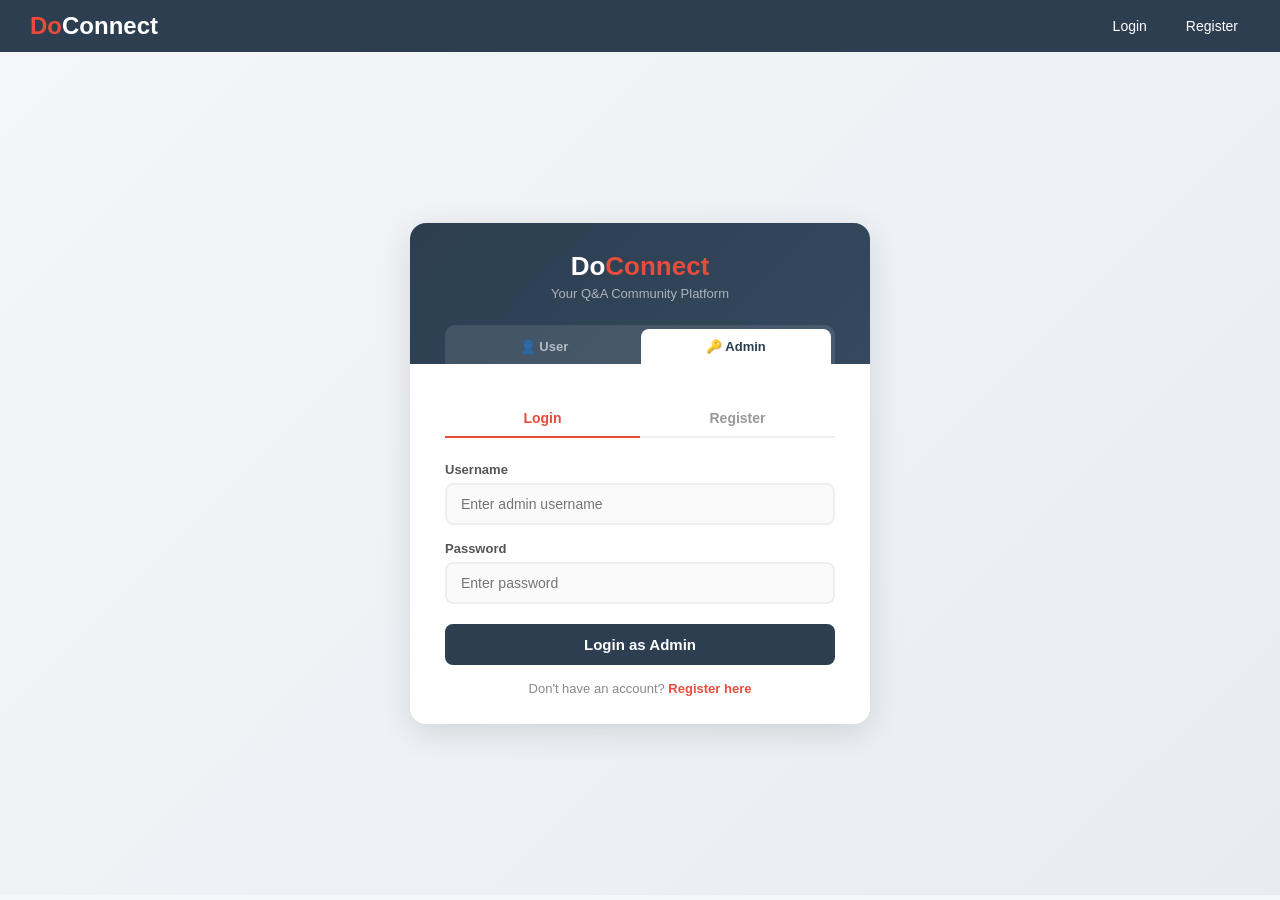
==== doconnect-frontend/admin-dashboard.html @ 4b4004ac "Initial commit - DoConnect microservices project" ====
<!DOCTYPE html>
<html lang="en">
<head>
    <meta charset="UTF-8">
    <title>Admin Dashboard - DoConnect</title>
    <link rel="stylesheet" href="css/style.css">
</head>
<body>

<nav class="navbar">
    <a href="#" class="logo">Do<span>Connect</span> <span style="font-size:13px; background:#e74c3c; color:white; padding:2px 8px; border-radius:10px; vertical-align:middle;">ADMIN</span></a>
    <div class="nav-links">
        <span class="admin-nav-user" id="adminName"></span>
        <a href="#" onclick="adminLogout()" class="admin-logout-btn">⏻ Logout</a>
    </div>
</nav>

<!-- Dashboard Header -->
<div class="admin-hero">
    <div class="admin-hero-inner">
        <div>
            <div class="admin-hero-title">📊 Admin Dashboard</div>
            <div class="admin-hero-sub">Manage users, questions, and content moderation</div>
        </div>
    </div>
</div>

<div class="container">

    <!-- Tabs -->
    <div class="admin-tabs">
        <button class="tab-btn active" onclick="showTab('users', this)">
            <span class="tab-icon">👥</span> Users
        </button>
        <button class="tab-btn" onclick="showTab('questions', this)">
            <span class="tab-icon">❓</span> Questions
        </button>
        <button class="tab-btn" onclick="showTab('answers', this)">
            <span class="tab-icon">💬</span> Answers
        </button>
        <button class="tab-btn tab-btn-pending" onclick="showTab('pending-q', this)">
            <span class="tab-icon">⏳</span> Pending Questions
        </button>
        <button class="tab-btn tab-btn-pending" onclick="showTab('pending-a', this)">
            <span class="tab-icon">⏳</span> Pending Answers
        </button>
    </div>

    <!-- USERS TAB -->
    <div class="tab-content active" id="tab-users">
        <div class="admin-section-header">
            <span>👥 All Users</span>
        </div>
        <div id="usersTable">
            <div class="loading">Loading users...</div>
        </div>
    </div>

    <!-- QUESTIONS TAB -->
    <div class="tab-content" id="tab-questions">
        <div class="admin-section-header">
            <span>❓ All Questions</span>
        </div>
        <div id="questionsTable">
            <div class="loading">Loading questions...</div>
        </div>
    </div>

    <!-- ANSWERS TAB -->
    <div class="tab-content" id="tab-answers">
        <div class="admin-section-header">
            <span>💬 All Answers</span>
        </div>
        <div id="answersTable">
            <div class="loading">Loading answers...</div>
        </div>
    </div>

    <!-- PENDING QUESTIONS TAB -->
    <div class="tab-content" id="tab-pending-q">
        <div class="admin-section-header pending">
            <span>⏳ Pending Questions — Awaiting Review</span>
        </div>
        <div id="pendingQTable">
            <div class="loading">Loading...</div>
        </div>
    </div>

    <!-- PENDING ANSWERS TAB -->
    <div class="tab-content" id="tab-pending-a">
        <div class="admin-section-header pending">
            <span>⏳ Pending Answers — Awaiting Review</span>
        </div>
        <div id="pendingATable">
            <div class="loading">Loading...</div>
        </div>
    </div>

</div>

<!-- Confirm Modal -->
<div class="modal-overlay" id="confirmOverlay">
    <div class="modal-box">
        <p id="confirmMessage"></p>
        <div class="modal-actions">
            <button class="btn btn-danger" id="confirmOkBtn">Confirm</button>
            <button class="btn" style="background:#95a5a6; color:white;"
                id="confirmCancelBtn">Cancel</button>
        </div>
    </div>
</div>

<script src="js/api.js"></script>
<script src="js/confirm-modal.js"></script>
<script>
    if (!localStorage.getItem('adminToken')) {
        window.location.href = 'admin-login.html';
    }

    document.getElementById('adminName').textContent =
        '👤 ' + localStorage.getItem('adminUsername');

    // Show tab
    function showTab(tabName, btn) {
        document.querySelectorAll('.tab-content')
            .forEach(t => t.classList.remove('active'));
        document.querySelectorAll('.tab-btn')
            .forEach(b => b.classList.remove('active'));

        document.getElementById(`tab-${tabName}`)
            .classList.add('active');
        (btn || event.target).closest('.tab-btn').classList.add('active');

        // Load data for tab
        if (tabName === 'users') loadUsers();
        else if (tabName === 'questions') loadQuestions();
        else if (tabName === 'answers') loadAllAnswers();
        else if (tabName === 'pending-q') loadPendingQuestions();
        else if (tabName === 'pending-a') loadPendingAnswers();
    }

    // Load Users
    async function loadUsers() {
        try {
            const users = await adminGetAllUsers();
            document.getElementById('usersTable').innerHTML = `
                <table class="admin-table">
                    <thead>
                        <tr>
                            <th>ID</th>
                            <th>Username</th>
                            <th>Email</th>
                            <th>Full Name</th>
                            <th>Status</th>
                            <th>Actions</th>
                        </tr>
                    </thead>
                    <tbody>
                        ${users.map(u => `
                            <tr>
                                <td>${u.userId}</td>
                                <td><strong>${u.username}</strong></td>
                                <td>${u.email}</td>
                                <td>${u.fullName || '-'}</td>
                                <td>
                                    <span class="status-badge
                                        ${u.isActive ? 'status-open' : 'status-resolved'}">
                                        ${u.isActive ? 'Active' : 'Inactive'}
                                    </span>
                                </td>
                                <td>
                                    ${u.isActive ?
                                        `<button class="btn btn-danger btn-sm"
                                            onclick="deactivateUser(${u.userId})">
                                            Deactivate
                                        </button>` :
                                        `<button class="btn btn-success btn-sm"
                                            onclick="activateUser(${u.userId})">
                                            Activate
                                        </button>`
                                    }
                                </td>
                            </tr>`).join('')}
                    </tbody>
                </table>`;
        } catch (err) {
            document.getElementById('usersTable').innerHTML =
                '<div class="alert alert-error">Failed to load users</div>';
        }
    }

    // Load All Answers
    async function loadAllAnswers() {
        try {
            const answers = await adminGetAllAnswers();
            document.getElementById('answersTable').innerHTML = `
                <table class="admin-table">
                    <thead>
                        <tr>
                            <th>ID</th>
                            <th>Answer</th>
                            <th>Answered By</th>
                            <th>Question ID</th>
                            <th>Approved</th>
                            <th>Actions</th>
                        </tr>
                    </thead>
                    <tbody>
                        ${answers.map(a => `
                            <tr>
                                <td>${a.answerId}</td>
                                <td style="max-width:250px;">
                                    ${a.answerText.substring(0, 100)}...
                                </td>
                                <td>${a.answeredBy}</td>
                                <td>${a.questionId}</td>
                                <td>${a.isApproved ? '✅ Yes' : '⏳ No'}</td>
                                <td style="display:flex; gap:5px;">
                                    ${!a.isApproved ? `
                                    <button class="btn btn-success btn-sm"
                                        onclick="approveA(${a.answerId})">
                                        ✅ Approve
                                    </button>` : ''}
                                    <button class="btn btn-danger btn-sm"
                                        onclick="deleteA(${a.answerId})">
                                        🗑️ Delete
                                    </button>
                                </td>
                            </tr>`).join('')}
                    </tbody>
                </table>`;
        } catch (err) {
            document.getElementById('answersTable').innerHTML =
                '<div class="alert alert-error">Failed to load answers</div>';
        }
    }

    // Load All Questions
    async function loadQuestions() {
        try {
            const questions = await adminGetAllQuestions();
            document.getElementById('questionsTable').innerHTML = `
                <table class="admin-table">
                    <thead>
                        <tr>
                            <th>ID</th>
                            <th>Title</th>
                            <th>Asked By</th>
                            <th>Topic</th>
                            <th>Status</th>
                            <th>Approved</th>
                            <th>Actions</th>
                        </tr>
                    </thead>
                    <tbody>
                        ${questions.map(q => `
                            <tr>
                                <td>${q.questionId}</td>
                                <td style="max-width:200px;">
                                    ${q.title.substring(0, 60)}...
                                </td>
                                <td>${q.askedBy}</td>
                                <td>
                                    <span class="topic-badge">
                                        ${q.topic || 'General'}
                                    </span>
                                </td>
                                <td>
                                    <span class="status-badge
                                        status-${q.status.toLowerCase()}">
                                        ${q.status}
                                    </span>
                                </td>
                                <td>${q.isApproved ?
                                    '✅ Yes' : '⏳ No'}</td>
                                <td style="display:flex; gap:5px;">
                                    ${q.status !== 'RESOLVED' ?
                                        `<button class="btn btn-warning btn-sm"
                                            onclick="closeQ(${q.questionId})">
                                            🔒 Close & Resolve
                                        </button>` : '<span style="color:#27ae60; font-weight:bold;">✅ Resolved</span>'}
                                    <button class="btn btn-danger btn-sm"
                                        onclick="deleteQ(${q.questionId})">
                                        Delete
                                    </button>
                                </td>
                            </tr>`).join('')}
                    </tbody>
                </table>`;
        } catch (err) {
            document.getElementById('questionsTable').innerHTML =
                '<div class="alert alert-error">Failed to load</div>';
        }
    }

    // Load Pending Questions
    async function loadPendingQuestions() {
        try {
            const questions = await adminGetUnapprovedQuestions();
            const container = document.getElementById('pendingQTable');

            if (questions.length === 0) {
                container.innerHTML = `
                    <div class="empty-state">
                        <h3>✅ No pending questions!</h3>
                        <p>All questions have been reviewed.</p>
                    </div>`;
                return;
            }

            container.innerHTML = `
                <table class="admin-table">
                    <thead>
                        <tr>
                            <th>ID</th>
                            <th>Title</th>
                            <th>Description</th>
                            <th>Asked By</th>
                            <th>Topic</th>
                            <th>Actions</th>
                        </tr>
                    </thead>
                    <tbody>
                        ${questions.map(q => `
                            <tr>
                                <td>${q.questionId}</td>
                                <td style="max-width:180px;">
                                    ${q.title.substring(0, 50)}
                                </td>
                                <td style="max-width:200px; color:#666;">
                                    ${q.description.substring(0, 80)}...
                                </td>
                                <td>${q.askedBy}</td>
                                <td>
                                    <span class="topic-badge">
                                        ${q.topic || 'General'}
                                    </span>
                                </td>
                                <td style="display:flex; gap:5px;">
                                    <button class="btn btn-success btn-sm"
                                        onclick="approveQ(${q.questionId})">
                                        ✅ Approve
                                    </button>
                                    <button class="btn btn-danger btn-sm"
                                        onclick="rejectQ(${q.questionId})">
                                        ❌ Reject
                                    </button>
                                </td>
                            </tr>`).join('')}
                    </tbody>
                </table>`;
        } catch (err) {
            document.getElementById('pendingQTable').innerHTML =
                '<div class="alert alert-error">Failed to load</div>';
        }
    }

    // Load Pending Answers
    async function loadPendingAnswers() {
        try {
            const answers = await adminGetUnapprovedAnswers();
            const container = document.getElementById('pendingATable');

            if (answers.length === 0) {
                container.innerHTML = `
                    <div class="empty-state">
                        <h3>✅ No pending answers!</h3>
                    </div>`;
                return;
            }

            container.innerHTML = `
                <table class="admin-table">
                    <thead>
                        <tr>
                            <th>ID</th>
                            <th>Answer</th>
                            <th>Answered By</th>
                            <th>Question ID</th>
                            <th>Actions</th>
                        </tr>
                    </thead>
                    <tbody>
                        ${answers.map(a => `
                            <tr>
                                <td>${a.answerId}</td>
                                <td style="max-width:250px;">
                                    ${a.answerText.substring(0, 100)}...
                                </td>
                                <td>${a.answeredBy}</td>
                                <td>${a.questionId}</td>
                                <td style="display:flex; gap:5px;">
                                    <button class="btn btn-success btn-sm"
                                        onclick="approveA(${a.answerId})">
                                        ✅ Approve
                                    </button>
                                    <button class="btn btn-danger btn-sm"
                                        onclick="deleteA(${a.answerId})">
                                        🗑️ Delete
                                    </button>
                                </td>
                            </tr>`).join('')}
                    </tbody>
                </table>`;
        } catch (err) {
            document.getElementById('pendingATable').innerHTML =
                '<div class="alert alert-error">Failed to load</div>';
        }
    }

    // Action Functions
    async function approveQ(id) {
        await adminApproveQuestion(id);
        showToast('✅ Question approved!');
        loadPendingQuestions();
    }

    async function rejectQ(id) {
        await adminRejectQuestion(id);
        showToast('❌ Question rejected');
        loadPendingQuestions();
    }

    function deleteQ(id) {
        showConfirm('Delete this question?', async () => {
            await adminDeleteQuestion(id);
            showToast('🗑️ Question deleted');
            loadQuestions();
        });
    }

    function closeQ(id) {
        showConfirm('Close this question and mark it as RESOLVED?', async () => {
            await adminCloseQuestion(id);
            showToast('✅ Question closed and marked as Resolved');
            loadQuestions();
        });
    }

    async function approveA(id) {
        await adminApproveAnswer(id);
        showToast('✅ Answer approved!');
        loadPendingAnswers();
    }

    function deleteA(id) {
        showConfirm('Delete this answer?', async () => {
            await fetch(
                `${BASE_URL}/api/admin/answers/delete/${id}`,
                { method: 'DELETE', headers: adminAuthHeaders() }
            );
            showToast('🗑️ Answer deleted');
            loadPendingAnswers();
        });
    }

    function deactivateUser(id) {
        showConfirm('Deactivate this user?', async () => {
            await adminDeactivateUser(id);
            showToast('User deactivated');
            loadUsers();
        });
    }

    async function activateUser(id) {
        await adminActivateUser(id);
        showToast('User activated');
        loadUsers();
    }

    function adminLogout() {
        localStorage.removeItem('adminToken');
        localStorage.removeItem('adminId');
        localStorage.removeItem('adminUsername');
        window.location.href = 'admin-login.html';
    }

    // Load users on start
    loadUsers();
</script>
</body>
</html>
---- doconnect-frontend/css/style.css ----
/* ===== RESET & BASE ===== */
* {
  margin: 0;
  padding: 0;
  box-sizing: border-box;
}

body {
  font-family: "Segoe UI", Tahoma, Geneva, Verdana, sans-serif;
  background-color: #f4f6f9;
  color: #333;
}

/* ===== NAVBAR ===== */
.navbar {
  background-color: #2c3e50;
  padding: 12px 30px;
  display: flex;
  justify-content: space-between;
  align-items: center;
  position: sticky;
  top: 0;
  z-index: 100;
}

.navbar .logo {
  color: #e74c3c;
  font-size: 24px;
  font-weight: bold;
  text-decoration: none;
}

.navbar .logo span {
  color: white;
}

.nav-links {
  display: flex;
  gap: 15px;
  align-items: center;
}

.nav-links a {
  color: white;
  text-decoration: none;
  font-size: 14px;
  padding: 6px 12px;
  border-radius: 4px;
  transition: background 0.3s;
}

.nav-links a:hover {
  background-color: #e74c3c;
}

.nav-links .btn-ask {
  background-color: #e74c3c;
  padding: 8px 16px;
  border-radius: 20px;
  font-weight: bold;
}

.nav-username {
  color: rgba(255, 255, 255, 0.85);
  font-size: 14px;
  background: rgba(255, 255, 255, 0.1);
  padding: 5px 12px;
  border-radius: 20px;
}

/* ===== CONTAINER ===== */
.container {
  max-width: 1100px;
  margin: 30px auto;
  padding: 0 20px;
}

/* ===== CARDS ===== */
.card {
  background: white;
  border-radius: 8px;
  padding: 20px;
  margin-bottom: 15px;
  box-shadow: 0 2px 8px rgba(0, 0, 0, 0.08);
  transition: transform 0.2s;
}

.card:hover {
  transform: translateY(-2px);
  box-shadow: 0 4px 12px rgba(0, 0, 0, 0.12);
}

/* ===== QUESTION CARD ===== */
.question-card {
  border-left: 4px solid #e74c3c;
}

.question-card h3 {
  font-size: 18px;
  margin-bottom: 8px;
  color: #2c3e50;
}

.question-card h3 a {
  text-decoration: none;
  color: #2c3e50;
}

.question-card h3 a:hover {
  color: #e74c3c;
}

.question-meta {
  display: flex;
  gap: 15px;
  font-size: 13px;
  color: #777;
  margin-top: 10px;
  flex-wrap: wrap;
}

.topic-badge {
  background: #eaf4ff;
  color: #3498db;
  padding: 2px 10px;
  border-radius: 12px;
  font-size: 12px;
}

.status-badge {
  padding: 2px 10px;
  border-radius: 12px;
  font-size: 12px;
  font-weight: bold;
}

.status-open {
  background: #e8f8e8;
  color: #27ae60;
}
.status-pending {
  background: #fff4cc;
  color: #b38600;
}
.status-resolved {
  background: #fef0e7;
  color: #e67e22;
}
.status-closed {
  background: #fde8e8;
  color: #e74c3c;
}
.status-rejected {
  background: #fde8e8;
  color: #e74c3c;
}

/* ===== HERO SEARCH ===== */
.hero-search {
  background: linear-gradient(135deg, #2c3e50, #e74c3c);
  padding: 50px 20px;
  text-align: center;
}

.hero-search-inner {
  max-width: 650px;
  margin: 0 auto;
}

.hero-title {
  color: white;
  font-size: 32px;
  font-weight: 700;
  margin-bottom: 10px;
}

.hero-subtitle {
  color: rgba(255,255,255,0.8);
  font-size: 16px;
  margin-bottom: 25px;
}

.hero-searchbar {
  background: white;
  border-radius: 30px;
  padding: 8px 16px;
  align-items: center;
  box-shadow: 0 4px 15px rgba(0,0,0,0.15);
}

.hero-searchbar .search-icon {
  font-size: 18px;
  margin-right: 6px;
}

.hero-searchbar input {
  border: none;
  font-size: 15px;
  outline: none;
  width: 100%;
  padding: 6px 0;
}

/* ===== QUESTIONS HEADER ===== */
.questions-header {
  display: flex;
  justify-content: space-between;
  align-items: center;
  margin-bottom: 20px;
  flex-wrap: wrap;
  gap: 10px;
}

.questions-title {
  display: flex;
  align-items: center;
  gap: 10px;
}

.questions-title h2 {
  font-size: 22px;
  color: #2c3e50;
}

.question-count-badge {
  background: #e74c3c;
  color: white;
  padding: 2px 10px;
  border-radius: 12px;
  font-size: 13px;
  font-weight: 600;
}

.welcome-text {
  font-size: 14px;
  color: #666;
}

/* ===== QUESTION CARD BODY ===== */
.question-card-body {
  margin-bottom: 8px;
}

.question-desc {
  color: #666;
  font-size: 14px;
  line-height: 1.5;
  margin-top: 6px;
}

.meta-author {
  font-weight: 600;
  color: #555;
}

.meta-date {
  color: #999;
}

/* ===== SEARCH BAR ===== */
.search-section {
  background: white;
  padding: 20px;
  border-radius: 8px;
  margin-bottom: 25px;
  box-shadow: 0 2px 8px rgba(0, 0, 0, 0.08);
}

.search-bar {
  display: flex;
  gap: 10px;
}

.search-bar input {
  flex: 1;
  padding: 10px 16px;
  border: 2px solid #ddd;
  border-radius: 25px;
  font-size: 15px;
  outline: none;
  transition: border 0.3s;
}

.search-bar input:focus {
  border-color: #e74c3c;
}

/* ===== FORMS ===== */
.form-container {
  max-width: 480px;
  margin: 60px auto;
  background: white;
  padding: 35px;
  border-radius: 12px;
  box-shadow: 0 4px 20px rgba(0, 0, 0, 0.1);
}

.form-container h2 {
  text-align: center;
  margin-bottom: 25px;
  color: #2c3e50;
}

.form-group {
  margin-bottom: 18px;
}

.form-group label {
  display: block;
  margin-bottom: 6px;
  font-weight: 600;
  color: #555;
  font-size: 14px;
}

.form-group input,
.form-group textarea,
.form-group select {
  width: 100%;
  padding: 10px 14px;
  border: 2px solid #ddd;
  border-radius: 6px;
  font-size: 14px;
  outline: none;
  transition: border 0.3s;
}

.form-group input:focus,
.form-group textarea:focus {
  border-color: #e74c3c;
}

.form-group textarea {
  min-height: 120px;
  resize: vertical;
}

/* ===== BUTTONS ===== */
.btn {
  padding: 10px 20px;
  border: none;
  border-radius: 6px;
  cursor: pointer;
  font-size: 14px;
  font-weight: 600;
  transition: all 0.3s;
}

.btn-primary {
  background-color: #e74c3c;
  color: white;
  width: 100%;
  padding: 12px;
  font-size: 16px;
}

.btn-primary:hover {
  background-color: #c0392b;
}

.btn-success {
  background-color: #27ae60;
  color: white;
}
.btn-success:hover {
  background-color: #219a52;
}

.btn-danger {
  background-color: #e74c3c;
  color: white;
}
.btn-danger:hover {
  background-color: #c0392b;
}

.btn-warning {
  background-color: #f39c12;
  color: white;
}
.btn-warning:hover {
  background-color: #d68910;
}

.btn-info {
  background-color: #3498db;
  color: white;
}
.btn-info:hover {
  background-color: #2980b9;
}

.btn-sm {
  padding: 5px 12px;
  font-size: 12px;
}

/* ===== ANSWER SECTION ===== */
.answer-card {
  border-left: 4px solid #27ae60;
  margin-bottom: 20px;
}

.answer-actions {
  display: flex;
  gap: 10px;
  margin-top: 12px;
  align-items: center;
}

.like-btn {
  background: none;
  border: 2px solid #e74c3c;
  color: #e74c3c;
  padding: 5px 14px;
  border-radius: 20px;
  cursor: pointer;
  font-size: 13px;
  transition: all 0.3s;
}

.like-btn:hover,
.like-btn.liked {
  background: #e74c3c;
  color: white;
}

.like-count {
  font-size: 14px;
  color: #666;
}

/* ===== COMMENTS ===== */
.comment-section {
  margin-top: 15px;
  padding-top: 15px;
  border-top: 1px solid #eee;
}

.comment-item {
  background: #f8f9fa;
  padding: 8px 12px;
  border-radius: 6px;
  margin-bottom: 8px;
  font-size: 13px;
}

.comment-item strong {
  color: #e74c3c;
}

.comment-input-row {
  display: flex;
  gap: 8px;
  margin-top: 10px;
}

.comment-input-row input {
  flex: 1;
  padding: 8px 12px;
  border: 1px solid #ddd;
  border-radius: 20px;
  font-size: 13px;
  outline: none;
}

/* ===== CHAT ===== */
.chat-page-body {
  background: linear-gradient(135deg, #1a1f2e 0%, #2c3e50 100%);
  height: calc(100vh - 57px);
  display: flex;
  align-items: stretch;
}

.chat-container {
  display: grid;
  grid-template-columns: 320px 1fr;
  width: 100%;
  max-width: 1400px;
  margin: 0 auto;
  height: 100%;
  overflow: hidden;
}

/* Sidebar */
.user-list {
  background: rgba(44, 62, 80, 0.95);
  border-right: 1px solid rgba(231, 76, 60, 0.3);
  display: flex;
  flex-direction: column;
  overflow: hidden;
  backdrop-filter: blur(10px);
}

.user-list-header {
  padding: 14px 16px;
  background: linear-gradient(135deg, #e74c3c, #c0392b);
  display: flex;
  align-items: center;
  justify-content: space-between;
  box-shadow: 0 2px 10px rgba(231, 76, 60, 0.3);
}

.user-list-header span {
  font-size: 19px;
  font-weight: 600;
  color: #ffffff;
}

.user-list-search {
  padding: 8px 12px;
  background: rgba(44, 62, 80, 0.5);
}

.user-list-search input {
  width: 100%;
  background: rgba(255, 255, 255, 0.1);
  border: 1px solid rgba(231, 76, 60, 0.3);
  border-radius: 8px;
  padding: 8px 14px;
  font-size: 14px;
  color: #ffffff;
  outline: none;
  transition: all 0.3s;
}

.user-list-search input:focus {
  background: rgba(255, 255, 255, 0.15);
  border-color: #e74c3c;
}

.user-list-search input::placeholder {
  color: rgba(255, 255, 255, 0.5);
}

.user-list-scroll {
  flex: 1;
  overflow-y: auto;
}

.user-list-scroll::-webkit-scrollbar { width: 6px; }
.user-list-scroll::-webkit-scrollbar-thumb { background: #e74c3c; border-radius: 3px; }

.user-item {
  padding: 12px 16px;
  cursor: pointer;
  border-bottom: 1px solid rgba(255, 255, 255, 0.05);
  display: flex;
  align-items: center;
  gap: 12px;
  transition: all 0.3s;
}

.user-item:hover {
  background: rgba(231, 76, 60, 0.1);
  border-left: 3px solid #e74c3c;
}

.user-item.active {
  background: rgba(231, 76, 60, 0.2);
  border-left: 3px solid #e74c3c;
}

.user-avatar {
  width: 46px;
  height: 46px;
  background: linear-gradient(135deg, #e74c3c, #c0392b);
  border-radius: 50%;
  display: flex;
  align-items: center;
  justify-content: center;
  color: white;
  font-weight: 600;
  font-size: 18px;
  flex-shrink: 0;
  box-shadow: 0 2px 8px rgba(231, 76, 60, 0.4);
}

.user-item-info {
  flex: 1;
  min-width: 0;
}

.user-item-name {
  font-size: 15px;
  font-weight: 500;
  color: #ffffff;
  white-space: nowrap;
  overflow: hidden;
  text-overflow: ellipsis;
}

.user-item-sub {
  font-size: 13px;
  color: rgba(255, 255, 255, 0.6);
  margin-top: 2px;
  white-space: nowrap;
  overflow: hidden;
  text-overflow: ellipsis;
}

/* Chat area */
.chat-area {
  display: flex;
  flex-direction: column;
  background: linear-gradient(135deg, #2c3e50 0%, #34495e 100%);
  position: relative;
}

.chat-area::before {
  content: '';
  position: absolute;
  inset: 0;
  background-image: url("data:image/svg+xml,%3Csvg width='60' height='60' viewBox='0 0 60 60' xmlns='http://www.w3.org/2000/svg'%3E%3Cg fill='none' fill-rule='evenodd'%3E%3Cg fill='%23e74c3c' fill-opacity='0.03'%3E%3Cpath d='M36 34v-4h-2v4h-4v2h4v4h2v-4h4v-2h-4zm0-30V0h-2v4h-4v2h4v4h2V6h4V4h-4zM6 34v-4H4v4H0v2h4v4h2v-4h4v-2H6zM6 4V0H4v4H0v2h4v4h2V6h4V4H6z'/%3E%3C/g%3E%3C/g%3E%3C/svg%3E");
  pointer-events: none;
  z-index: 0;
}

.chat-header {
  padding: 10px 16px;
  background: linear-gradient(135deg, #2c3e50, #34495e);
  display: flex;
  align-items: center;
  gap: 12px;
  z-index: 1;
  flex-shrink: 0;
  border-bottom: 2px solid rgba(231, 76, 60, 0.3);
}

.chat-header-avatar {
  width: 40px;
  height: 40px;
  background: linear-gradient(135deg, #e74c3c, #c0392b);
  border-radius: 50%;
  display: flex;
  align-items: center;
  justify-content: center;
  color: white;
  font-weight: 600;
  font-size: 16px;
  flex-shrink: 0;
  box-shadow: 0 2px 8px rgba(231, 76, 60, 0.4);
}

.chat-header-info {
  flex: 1;
}

.chat-header-name {
  font-size: 15px;
  font-weight: 600;
  color: #ffffff;
}

.chat-header-status {
  font-size: 12px;
  color: rgba(255, 255, 255, 0.6);
}

.chat-welcome {
  flex: 1;
  display: flex;
  flex-direction: column;
  align-items: center;
  justify-content: center;
  color: rgba(255, 255, 255, 0.5);
  z-index: 1;
  gap: 12px;
}

.chat-welcome-icon {
  font-size: 64px;
  opacity: 0.3;
  filter: drop-shadow(0 0 10px rgba(231, 76, 60, 0.3));
}

.chat-welcome p {
  font-size: 15px;
}

.messages-area {
  flex: 1;
  overflow-y: auto;
  padding: 16px 8%;
  display: flex;
  flex-direction: column;
  gap: 2px;
  z-index: 1;
}

.messages-area::-webkit-scrollbar { width: 6px; }
.messages-area::-webkit-scrollbar-thumb { background: #e74c3c; border-radius: 3px; }

.message-row {
  display: flex;
  margin-bottom: 2px;
}

.message-row.sent { justify-content: flex-end; }
.message-row.received { justify-content: flex-start; }

.message {
  max-width: 65%;
  padding: 7px 12px 6px;
  border-radius: 7.5px;
  font-size: 14.2px;
  line-height: 1.5;
  position: relative;
  word-break: break-word;
  box-shadow: 0 2px 5px rgba(0, 0, 0, 0.2);
}

.message.sent {
  background: linear-gradient(135deg, #e74c3c, #c0392b);
  color: #ffffff;
  border-top-right-radius: 0;
}

.message.received {
  background: rgba(255, 255, 255, 0.1);
  color: #ffffff;
  border-top-left-radius: 0;
  border: 1px solid rgba(255, 255, 255, 0.1);
}

.message-footer {
  display: flex;
  align-items: center;
  justify-content: flex-end;
  gap: 4px;
  margin-top: 3px;
}

.message-time {
  font-size: 11px;
  color: rgba(255, 255, 255, 0.7);
  white-space: nowrap;
}

.message.sent .message-time { color: rgba(255, 255, 255, 0.8); }

.msg-tick {
  font-size: 13px;
}

.msg-tick.delivered {
  color: rgba(255, 255, 255, 0.4);
}

.msg-tick.read {
  color: #3498db;
  text-shadow: 0 0 5px rgba(52, 152, 219, 0.5);
}

/* Input area */
.chat-input-area {
  padding: 10px 16px;
  background: linear-gradient(135deg, #2c3e50, #34495e);
  display: flex;
  align-items: center;
  gap: 10px;
  z-index: 1;
  flex-shrink: 0;
  border-top: 2px solid rgba(231, 76, 60, 0.3);
}

.chat-input-area input {
  flex: 1;
  background: rgba(255, 255, 255, 0.1);
  border: 1px solid rgba(231, 76, 60, 0.3);
  border-radius: 8px;
  padding: 11px 16px;
  font-size: 15px;
  color: #ffffff;
  outline: none;
  transition: all 0.3s;
}

.chat-input-area input:focus {
  background: rgba(255, 255, 255, 0.15);
  border-color: #e74c3c;
}

.chat-input-area input::placeholder { color: rgba(255, 255, 255, 0.5); }

.chat-input-area input:disabled { opacity: 0.5; cursor: not-allowed; }

.send-btn {
  width: 44px;
  height: 44px;
  border-radius: 50%;
  background: linear-gradient(135deg, #e74c3c, #c0392b);
  border: none;
  cursor: pointer;
  display: flex;
  align-items: center;
  justify-content: center;
  flex-shrink: 0;
  transition: all 0.3s;
  box-shadow: 0 2px 10px rgba(231, 76, 60, 0.4);
}

.send-btn:hover { 
  background: linear-gradient(135deg, #c0392b, #e74c3c);
  transform: scale(1.05);
  box-shadow: 0 4px 15px rgba(231, 76, 60, 0.6);
}
.send-btn:disabled { background: rgba(255, 255, 255, 0.2); cursor: not-allowed; }

.send-btn svg { width: 22px; height: 22px; fill: white; }

/* User item name row with unread badge */
.user-item-name-row {
  display: flex;
  align-items: center;
  justify-content: space-between;
  gap: 6px;
}

.unread-badge {
  background: linear-gradient(135deg, #e74c3c, #c0392b);
  color: white;
  font-size: 11px;
  font-weight: 700;
  min-width: 20px;
  height: 20px;
  border-radius: 10px;
  display: inline-flex;
  align-items: center;
  justify-content: center;
  padding: 0 5px;
  flex-shrink: 0;
  box-shadow: 0 2px 8px rgba(231, 76, 60, 0.4);
}

/* Navbar notification badge */
.nav-notif-badge {
  background: #e74c3c;
  color: white;
  font-size: 10px;
  font-weight: 700;
  min-width: 17px;
  height: 17px;
  border-radius: 9px;
  display: inline-flex;
  align-items: center;
  justify-content: center;
  padding: 0 4px;
  margin-left: 3px;
  vertical-align: middle;
  animation: pulse-badge 1.5s ease-in-out infinite;
}

@keyframes pulse-badge {
  0%, 100% { transform: scale(1); }
  50% { transform: scale(1.2); }
}

/* Date divider in chat */
.date-divider {
  display: flex;
  align-items: center;
  justify-content: center;
  margin: 12px 0 6px;
}

.date-divider span {
  background: rgba(231, 76, 60, 0.2);
  color: rgba(255, 255, 255, 0.7);
  font-size: 11.5px;
  padding: 4px 12px;
  border-radius: 6px;
  border: 1px solid rgba(231, 76, 60, 0.3);
}

/* Empty chat message */
.chat-empty-msg {
  text-align: center;
  color: rgba(255, 255, 255, 0.6);
  font-size: 13px;
  background: rgba(231, 76, 60, 0.1);
  padding: 8px 16px;
  border-radius: 8px;
  align-self: center;
  margin: auto;
  border: 1px solid rgba(231, 76, 60, 0.2);
}
.admin-tabs {
  display: flex;
  gap: 5px;
  margin-bottom: 20px;
  flex-wrap: wrap;
}

.tab-btn {
  padding: 8px 18px;
  border: 2px solid #2c3e50;
  background: white;
  color: #2c3e50;
  border-radius: 20px;
  cursor: pointer;
  font-size: 13px;
  font-weight: 600;
  transition: all 0.3s;
}

.tab-btn.active,
.tab-btn:hover {
  background: #2c3e50;
  color: white;
}

.tab-content {
  display: none;
}

.tab-content.active {
  display: block;
}

/* ===== ADMIN TABLE ===== */
.admin-table {
  width: 100%;
  border-collapse: collapse;
  background: white;
  border-radius: 8px;
  overflow: hidden;
  box-shadow: 0 2px 8px rgba(0, 0, 0, 0.08);
}

.admin-table th {
  background: #2c3e50;
  color: white;
  padding: 12px 15px;
  text-align: left;
  font-size: 13px;
}

.admin-table td {
  padding: 12px 15px;
  border-bottom: 1px solid #f0f0f0;
  font-size: 13px;
}

.admin-table tr:hover td {
  background: #fafafa;
}

/* ===== ALERTS ===== */
.alert {
  padding: 12px 16px;
  border-radius: 6px;
  margin-bottom: 15px;
  font-size: 14px;
}

.alert-success {
  background: #e8f8e8;
  color: #27ae60;
  border: 1px solid #27ae60;
}

.alert-error {
  background: #fde8e8;
  color: #e74c3c;
  border: 1px solid #e74c3c;
}

/* ===== LOADING ===== */
.loading {
  text-align: center;
  padding: 40px;
  color: #999;
  font-size: 16px;
}

/* ===== EMPTY STATE ===== */
.empty-state {
  text-align: center;
  padding: 60px 20px;
  color: #999;
}

.empty-state h3 {
  font-size: 20px;
  margin-bottom: 10px;
}

/* ===== MY QUESTIONS PAGE ===== */
.my-q-tabs {
  display: flex;
  gap: 8px;
  margin-bottom: 20px;
  flex-wrap: wrap;
}

.my-q-tab {
  padding: 6px 16px;
  border: 2px solid #ddd;
  background: white;
  color: #555;
  border-radius: 20px;
  cursor: pointer;
  font-size: 13px;
  font-weight: 600;
  transition: all 0.2s;
}

.my-q-tab:hover,
.my-q-tab.active {
  background: #2c3e50;
  color: white;
  border-color: #2c3e50;
}

.approval-badge {
  padding: 2px 10px;
  border-radius: 12px;
  font-size: 12px;
  font-weight: 600;
}

.approval-badge.approved {
  background: #e8f8e8;
  color: #27ae60;
}

.approval-badge.pending {
  background: #fff4cc;
  color: #b38600;
}

.approval-badge.rejected {
  background: #fde8e8;
  color: #e74c3c;
}

.card-pending {
  border-left: 4px solid #f0c040;
  opacity: 0.92;
}

.card-rejected {
  border-left: 4px solid #e74c3c;
  opacity: 0.85;
}

.my-q-notice {
  font-size: 12px;
  color: #b38600;
  background: #fffbea;
  border: 1px solid #f0c040;
  border-radius: 4px;
  padding: 4px 10px;
  margin-bottom: 10px;
  display: inline-block;
}

.my-q-notice-rejected {
  color: #c0392b;
  background: #fdf2f2;
  border-color: #e74c3c;
}

/* ===== SUBMISSION BANNER ===== */
.submission-banner {
  display: flex;
  gap: 16px;
  align-items: flex-start;
  background: #fffbea;
  border: 1px solid #f0c040;
  border-left: 5px solid #f0c040;
  border-radius: 8px;
  padding: 16px 20px;
  margin-bottom: 15px;
}

.submission-banner-icon {
  font-size: 28px;
  line-height: 1;
  flex-shrink: 0;
}

.submission-banner strong {
  display: block;
  font-size: 15px;
  color: #7d5a00;
  margin-bottom: 4px;
}

.submission-banner p {
  font-size: 13px;
  color: #9a7000;
  line-height: 1.5;
  margin: 0;
}

.pending-badge {
  background: #fff4cc;
  color: #b38600;
  border: 1px solid #f0c040;
  padding: 3px 10px;
  border-radius: 12px;
  font-size: 12px;
  font-weight: 600;
  white-space: nowrap;
}

.answer-pending {
  border-left: 4px solid #f0c040;
  opacity: 0.9;
}

/* ===== TOAST NOTIFICATION ===== */
.toast {
  position: fixed;
  bottom: 30px;
  right: 30px;
  background: #2c3e50;
  color: white;
  padding: 12px 20px;
  border-radius: 8px;
  font-size: 14px;
  box-shadow: 0 4px 15px rgba(0,0,0,0.2);
  z-index: 2000;
  opacity: 0;
  transform: translateY(10px);
  transition: opacity 0.3s, transform 0.3s;
}

.toast.show {
  opacity: 1;
  transform: translateY(0);
}

/* ===== CONFIRM MODAL ===== */
.modal-overlay {
  display: none;
  position: fixed;
  inset: 0;
  background: rgba(0, 0, 0, 0.5);
  z-index: 1000;
  align-items: center;
  justify-content: center;
}

.modal-overlay.active {
  display: flex;
}

.modal-box {
  background: white;
  border-radius: 10px;
  padding: 30px;
  width: 100%;
  max-width: 420px;
  box-shadow: 0 8px 30px rgba(0, 0, 0, 0.2);
  text-align: center;
}

.modal-box p {
  font-size: 16px;
  color: #2c3e50;
  margin-bottom: 24px;
  line-height: 1.5;
}

.modal-actions {
  display: flex;
  justify-content: center;
  gap: 12px;
}

/* ===== RESPONSIVE ===== */
@media (max-width: 768px) {
  .chat-container {
    grid-template-columns: 1fr;
  }
  .user-list {
    display: none;
  }
  .chat-container.chat-open .user-list {
    display: none;
  }
  .admin-table {
    font-size: 12px;
  }
  .navbar {
    flex-direction: column;
    gap: 10px;
  }
}

/* ===== ADMIN DASHBOARD ===== */
.admin-hero {
  background: linear-gradient(135deg, #1a252f 0%, #2c3e50 60%, #c0392b 100%);
  padding: 32px 30px 28px;
  border-bottom: 3px solid #e74c3c;
}

.admin-hero-inner {
  max-width: 1100px;
  margin: 0 auto;
  display: flex;
  align-items: center;
  justify-content: space-between;
}

.admin-hero-title {
  font-size: 26px;
  font-weight: 700;
  color: #fff;
  letter-spacing: 0.5px;
}

.admin-hero-sub {
  font-size: 14px;
  color: rgba(255,255,255,0.65);
  margin-top: 4px;
}

.admin-nav-user {
  color: rgba(255,255,255,0.75);
  font-size: 13px;
  background: rgba(255,255,255,0.1);
  padding: 4px 12px;
  border-radius: 20px;
}

.admin-logout-btn {
  background: #e74c3c !important;
  border-radius: 20px !important;
  padding: 6px 14px !important;
  font-weight: 600 !important;
}

/* Tabs redesign */
.admin-tabs {
  display: flex;
  gap: 8px;
  margin-bottom: 24px;
  flex-wrap: wrap;
  background: white;
  padding: 12px 16px;
  border-radius: 10px;
  box-shadow: 0 2px 8px rgba(0,0,0,0.07);
}

.tab-btn {
  padding: 8px 18px;
  border: 2px solid #e0e0e0;
  background: #f5f6fa;
  color: #555;
  border-radius: 20px;
  cursor: pointer;
  font-size: 13px;
  font-weight: 600;
  transition: all 0.2s;
  display: flex;
  align-items: center;
  gap: 5px;
}

.tab-btn:hover {
  border-color: #2c3e50;
  background: #eef0f4;
  color: #2c3e50;
}

.tab-btn.active {
  background: #2c3e50;
  color: white;
  border-color: #2c3e50;
  box-shadow: 0 2px 8px rgba(44,62,80,0.25);
}

.tab-btn-pending.active {
  background: #e67e22;
  border-color: #e67e22;
  box-shadow: 0 2px 8px rgba(230,126,34,0.3);
}

.tab-btn-pending:hover {
  border-color: #e67e22;
  color: #e67e22;
  background: #fff8f0;
}

/* Section header */
.admin-section-header {
  background: linear-gradient(90deg, #2c3e50, #34495e);
  color: white;
  padding: 11px 18px;
  border-radius: 8px 8px 0 0;
  font-size: 14px;
  font-weight: 600;
  letter-spacing: 0.3px;
  margin-bottom: 0;
}

.admin-section-header.pending {
  background: linear-gradient(90deg, #d35400, #e67e22);
}

/* Table wrapper after section header */
.admin-section-header + div > .admin-table,
#usersTable .admin-table,
#questionsTable .admin-table,
#answersTable .admin-table,
#pendingQTable .admin-table,
#pendingATable .admin-table {
  border-radius: 0 0 8px 8px;
  margin-bottom: 20px;
}

/* Zebra rows */
.admin-table tbody tr:nth-child(even) td {
  background: #fafbfc;
}

.admin-table th {
  font-size: 12px;
  text-transform: uppercase;
  letter-spacing: 0.5px;
  padding: 13px 15px;
}

.admin-table td {
  vertical-align: middle;
}

/* Action cell */
.admin-table td:last-child {
  white-space: nowrap;
}
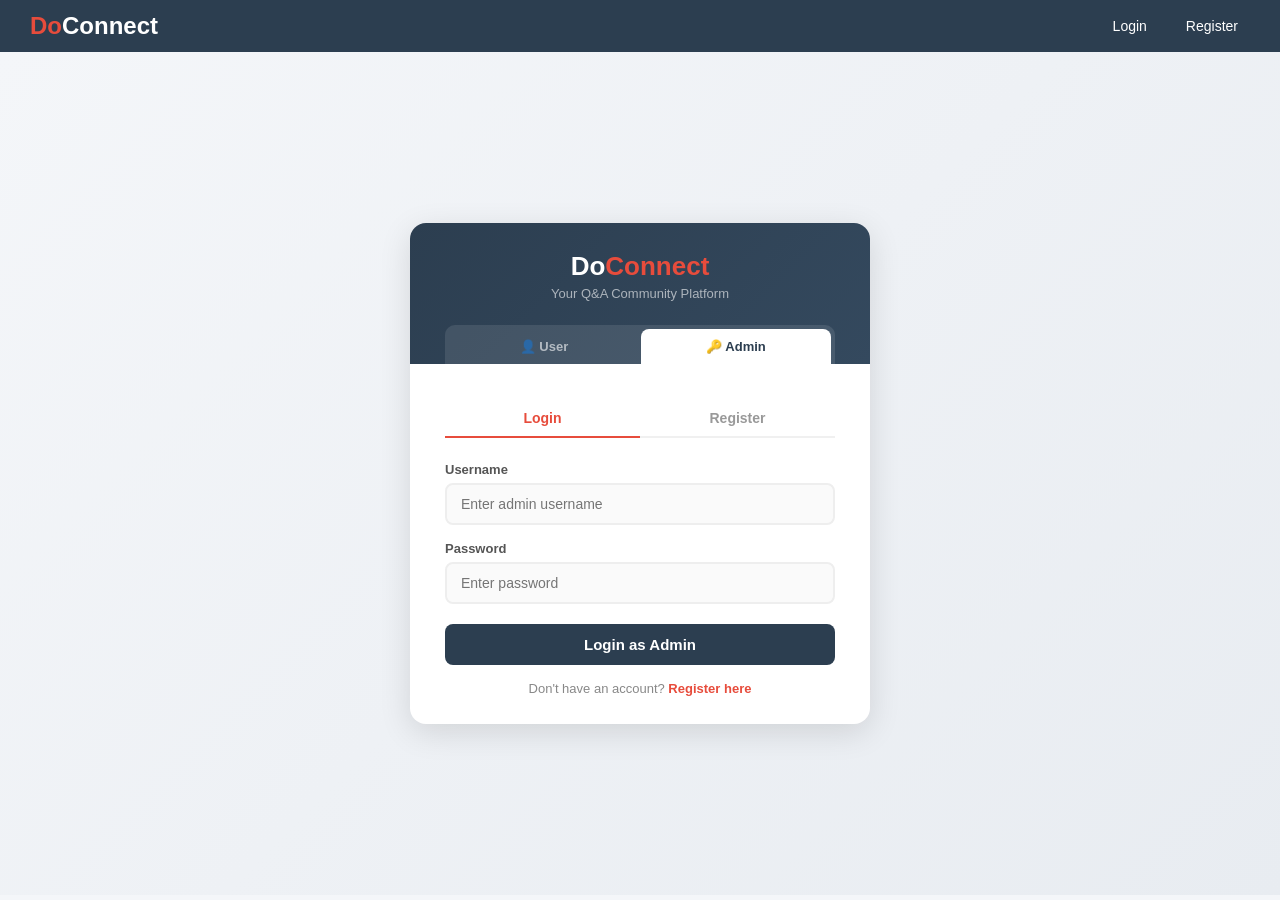
==== commit 109c8ea2: "DoConnect Q&A Application - Full capstone project" ====
--- a/doconnect-frontend/admin-dashboard.html
+++ b/doconnect-frontend/admin-dashboard.html
@@ -44,6 +44,9 @@
         <button class="tab-btn tab-btn-pending" onclick="showTab('pending-a', this)">
             <span class="tab-icon">⏳</span> Pending Answers
         </button>
+        <button class="tab-btn" onclick="showTab('admins', this)">
+            <span class="tab-icon">🔑</span> Admins
+        </button>
     </div>
 
     <!-- USERS TAB -->
@@ -96,6 +99,67 @@
         </div>
     </div>
 
+    <!-- ADMINS TAB -->
+    <div class="tab-content" id="tab-admins">
+        <div class="admin-section-header" style="margin-bottom:15px;">
+            <span>🔑 Admin Management</span>
+        </div>
+
+        <!-- Add Admin Form -->
+        <div class="card" style="margin-bottom:20px;">
+            <h3 style="margin-bottom:15px; color:#2c3e50;">➕ Add New Admin</h3>
+            <div id="adminFormAlert"></div>
+            <div style="display:grid; grid-template-columns:1fr 1fr; gap:12px;">
+                <div class="form-group" style="margin-bottom:0;">
+                    <label>Username *</label>
+                    <input type="text" id="newAdminUsername" placeholder="Enter username">
+                </div>
+                <div class="form-group" style="margin-bottom:0;">
+                    <label>Full Name</label>
+                    <input type="text" id="newAdminFullName" placeholder="Enter full name">
+                </div>
+                <div class="form-group" style="margin-bottom:0;">
+                    <label>Email *</label>
+                    <input type="email" id="newAdminEmail" placeholder="Enter email">
+                </div>
+                <div class="form-group" style="margin-bottom:0;">
+                    <label>Password *</label>
+                    <input type="password" id="newAdminPassword" placeholder="Min 6 characters">
+                </div>
+            </div>
+            <button class="btn btn-success" style="margin-top:14px;" onclick="createAdmin()">➕ Create Admin</button>
+        </div>
+
+        <!-- Admins Table -->
+        <div id="adminsTable">
+            <div class="loading">Loading admins...</div>
+        </div>
+    </div>
+
+</div>
+
+<!-- Edit Admin Modal -->
+<div class="modal-overlay" id="editAdminOverlay">
+    <div class="modal-box" style="text-align:left;">
+        <h3 style="margin-bottom:15px; color:#2c3e50;">✏️ Edit Admin</h3>
+        <input type="hidden" id="editAdminId">
+        <div class="form-group">
+            <label>Full Name</label>
+            <input type="text" id="editAdminFullName" placeholder="Full name">
+        </div>
+        <div class="form-group">
+            <label>Email</label>
+            <input type="email" id="editAdminEmail" placeholder="Email">
+        </div>
+        <div class="form-group">
+            <label>New Password <span style="color:#999; font-weight:normal;">(leave blank to keep)</span></label>
+            <input type="password" id="editAdminPassword" placeholder="New password">
+        </div>
+        <div class="modal-actions" style="justify-content:flex-start;">
+            <button class="btn btn-primary" onclick="saveAdminEdit()">💾 Save</button>
+            <button class="btn" style="background:#95a5a6; color:white;" onclick="closeEditModal()">Cancel</button>
+        </div>
+    </div>
 </div>
 
 <!-- Confirm Modal -->
@@ -137,6 +201,7 @@
         else if (tabName === 'answers') loadAllAnswers();
         else if (tabName === 'pending-q') loadPendingQuestions();
         else if (tabName === 'pending-a') loadPendingAnswers();
+        else if (tabName === 'admins') loadAdmins();
     }
 
     // Load Users
@@ -394,6 +459,10 @@
                                         onclick="approveA(${a.answerId})">
                                         ✅ Approve
                                     </button>
+                                    <button class="btn btn-warning btn-sm"
+                                        onclick="rejectA(${a.answerId})">
+                                        ❌ Reject
+                                    </button>
                                     <button class="btn btn-danger btn-sm"
                                         onclick="deleteA(${a.answerId})">
                                         🗑️ Delete
@@ -440,6 +509,12 @@
     async function approveA(id) {
         await adminApproveAnswer(id);
         showToast('✅ Answer approved!');
+        loadPendingAnswers();
+    }
+
+    async function rejectA(id) {
+        await adminRejectAnswer(id);
+        showToast('❌ Answer rejected');
         loadPendingAnswers();
     }
 
@@ -475,8 +550,150 @@
         window.location.href = 'admin-login.html';
     }
 
+    // ===== ADMIN CRUD =====
+
+    async function loadAdmins() {
+        try {
+            const res = await fetch(`${BASE_URL}/api/admin/all`, { headers: adminAuthHeaders() });
+            const admins = await res.json();
+            document.getElementById('adminsTable').innerHTML = `
+                <table class="admin-table">
+                    <thead>
+                        <tr>
+                            <th>ID</th>
+                            <th>Username</th>
+                            <th>Full Name</th>
+                            <th>Email</th>
+                            <th>Status</th>
+                            <th>Actions</th>
+                        </tr>
+                    </thead>
+                    <tbody>
+                        ${admins.map(a => `
+                            <tr>
+                                <td>${a.adminId}</td>
+                                <td><strong>${a.username}</strong></td>
+                                <td>${a.fullName || '-'}</td>
+                                <td>${a.email}</td>
+                                <td>
+                                    <span class="status-badge ${a.isActive ? 'status-open' : 'status-closed'}">
+                                        ${a.isActive ? 'Active' : 'Inactive'}
+                                    </span>
+                                </td>
+                                <td style="display:flex; gap:5px;">
+                                    <button class="btn btn-info btn-sm" onclick="openEditModal(${a.adminId}, '${a.fullName || ''}', '${a.email}')">
+                                        ✏️ Edit
+                                    </button>
+                                    <button class="btn btn-danger btn-sm" onclick="deleteAdminById(${a.adminId})">
+                                        🗑️ Delete
+                                    </button>
+                                </td>
+                            </tr>`).join('')}
+                    </tbody>
+                </table>`;
+        } catch (err) {
+            document.getElementById('adminsTable').innerHTML =
+                '<div class="alert alert-error">Failed to load admins</div>';
+        }
+    }
+
+    async function createAdmin() {
+        const username = document.getElementById('newAdminUsername').value.trim();
+        const fullName = document.getElementById('newAdminFullName').value.trim();
+        const email    = document.getElementById('newAdminEmail').value.trim();
+        const password = document.getElementById('newAdminPassword').value;
+
+        if (!username || !email || !password) {
+            document.getElementById('adminFormAlert').innerHTML =
+                '<div class="alert alert-error">Username, email and password are required</div>';
+            return;
+        }
+
+        try {
+            const res = await fetch(`${BASE_URL}/api/admin/register`, {
+                method: 'POST',
+                headers: { 'Content-Type': 'application/json' },
+                body: JSON.stringify({ username, fullName, email, password })
+            });
+            const data = await res.json();
+            if (data.adminId) {
+                document.getElementById('adminFormAlert').innerHTML =
+                    '<div class="alert alert-success">✅ Admin created successfully!</div>';
+                document.getElementById('newAdminUsername').value = '';
+                document.getElementById('newAdminFullName').value = '';
+                document.getElementById('newAdminEmail').value = '';
+                document.getElementById('newAdminPassword').value = '';
+                loadAdmins();
+            } else {
+                document.getElementById('adminFormAlert').innerHTML =
+                    `<div class="alert alert-error">${data.error || 'Failed to create admin'}</div>`;
+            }
+        } catch (err) {
+            document.getElementById('adminFormAlert').innerHTML =
+                '<div class="alert alert-error">Server error</div>';
+        }
+    }
+
+    function openEditModal(id, fullName, email) {
+        document.getElementById('editAdminId').value = id;
+        document.getElementById('editAdminFullName').value = fullName;
+        document.getElementById('editAdminEmail').value = email;
+        document.getElementById('editAdminPassword').value = '';
+        document.getElementById('editAdminOverlay').classList.add('active');
+    }
+
+    function closeEditModal() {
+        document.getElementById('editAdminOverlay').classList.remove('active');
+    }
+
+    async function saveAdminEdit() {
+        const id       = document.getElementById('editAdminId').value;
+        const fullName = document.getElementById('editAdminFullName').value.trim();
+        const email    = document.getElementById('editAdminEmail').value.trim();
+        const password = document.getElementById('editAdminPassword').value;
+
+        try {
+            const res = await fetch(`${BASE_URL}/api/admin/update/${id}`, {
+                method: 'PUT',
+                headers: adminAuthHeaders(),
+                body: JSON.stringify({ fullName, email, password })
+            });
+            const data = await res.json();
+            if (data.adminId) {
+                closeEditModal();
+                showToast('✅ Admin updated successfully');
+                loadAdmins();
+            } else {
+                showToast(data.error || 'Update failed');
+            }
+        } catch (err) {
+            showToast('Server error');
+        }
+    }
+
+    function deleteAdminById(id) {
+        showConfirm('Delete this admin? This cannot be undone.', async () => {
+            try {
+                const res = await fetch(`${BASE_URL}/api/admin/delete/${id}`, {
+                    method: 'DELETE',
+                    headers: adminAuthHeaders()
+                });
+                const msg = await res.text();
+                showToast('🗑️ ' + msg);
+                loadAdmins();
+            } catch (err) {
+                showToast('Delete failed');
+            }
+        });
+    }
+
     // Load users on start
     loadUsers();
 </script>
+
+<footer style="text-align:center; padding:20px; color:#999; font-size:13px; margin-top:40px; border-top:1px solid #eee;">
+    &copy; 2024 DoConnect &mdash; Admin Panel
+</footer>
+
 </body>
 </html>
